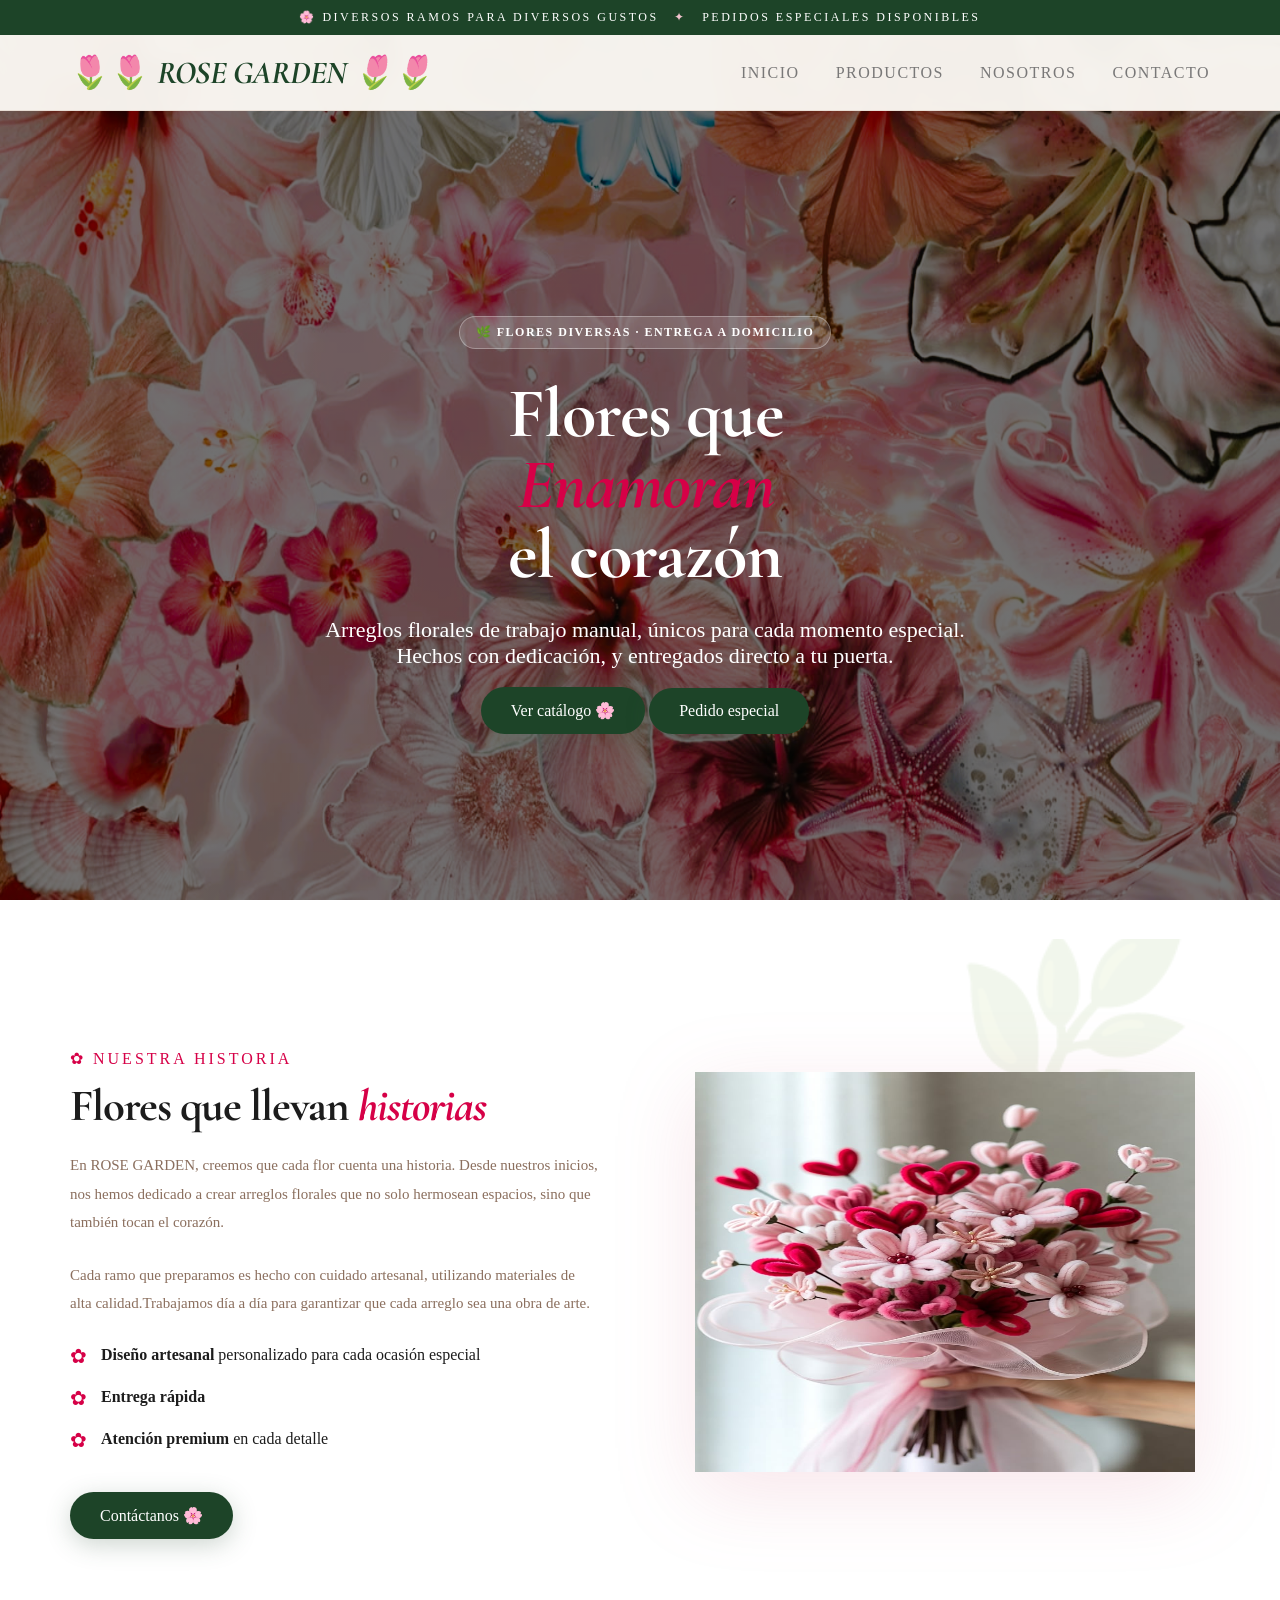
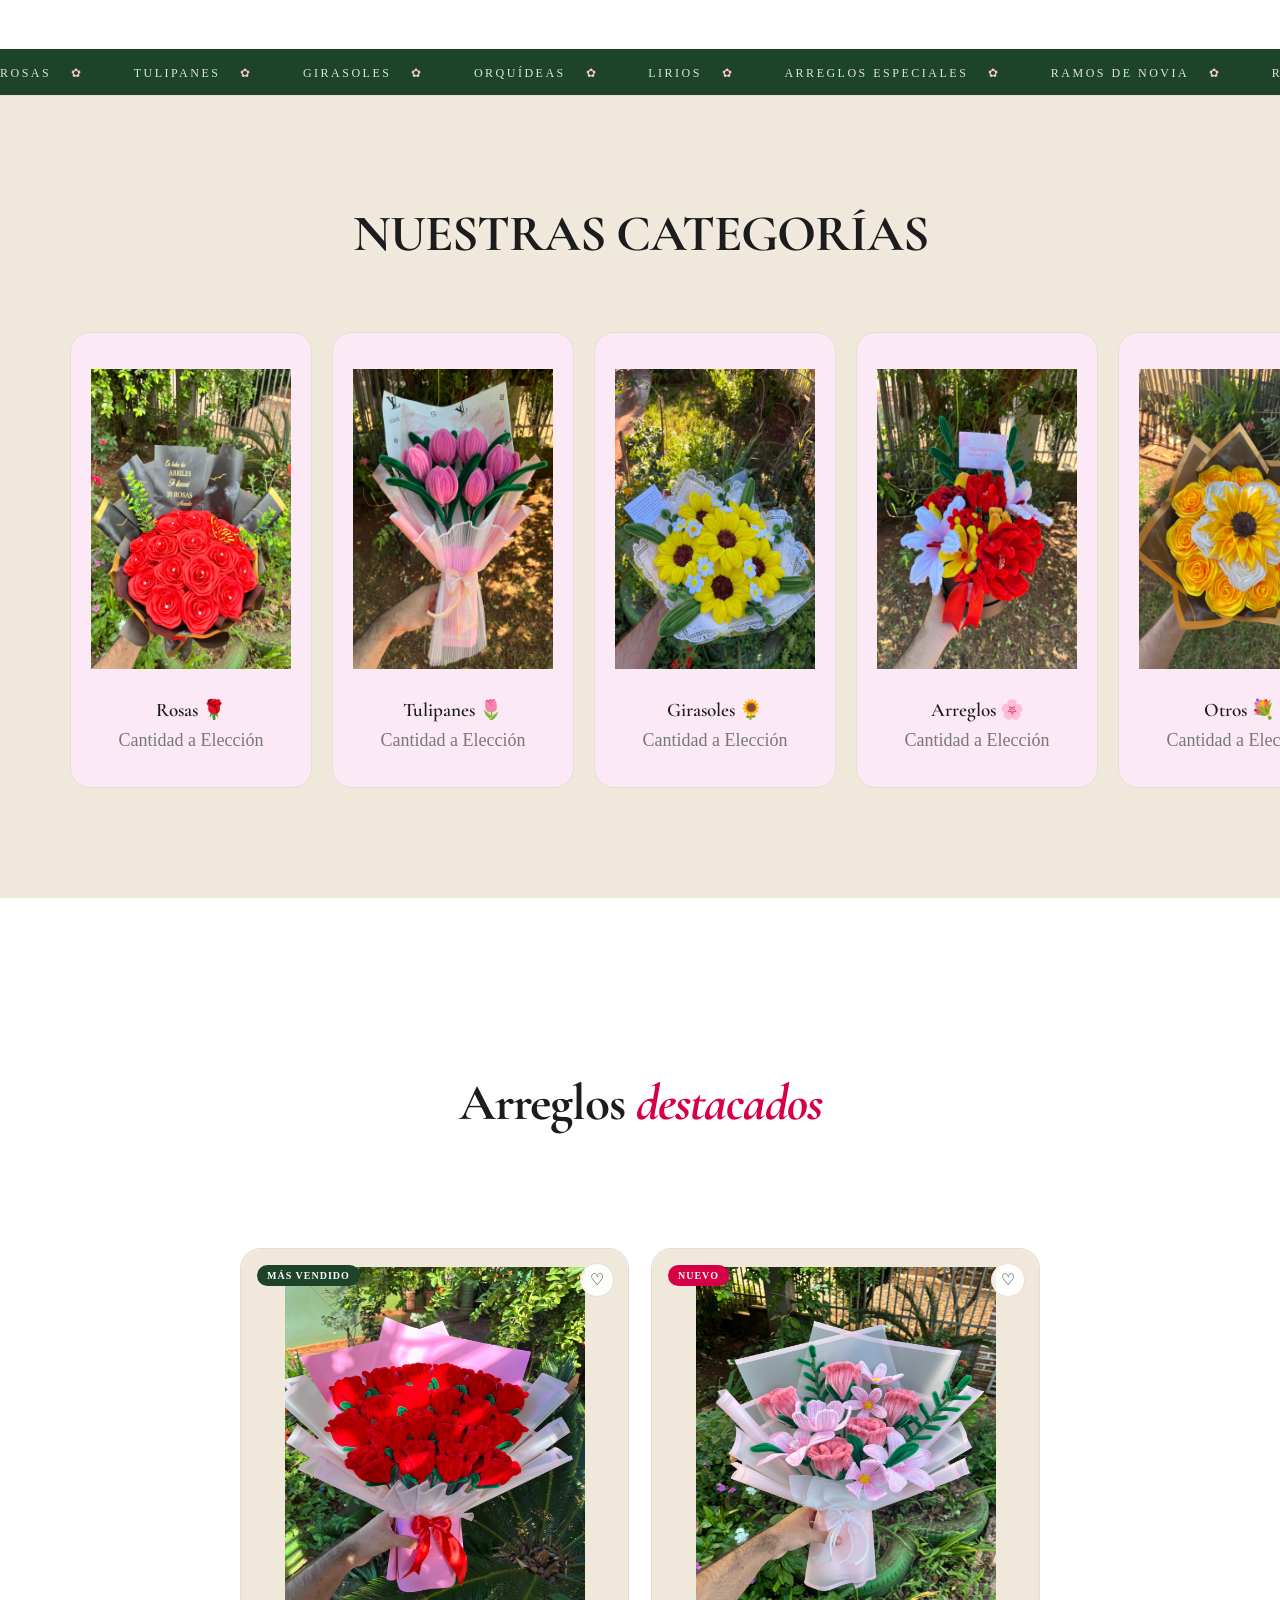
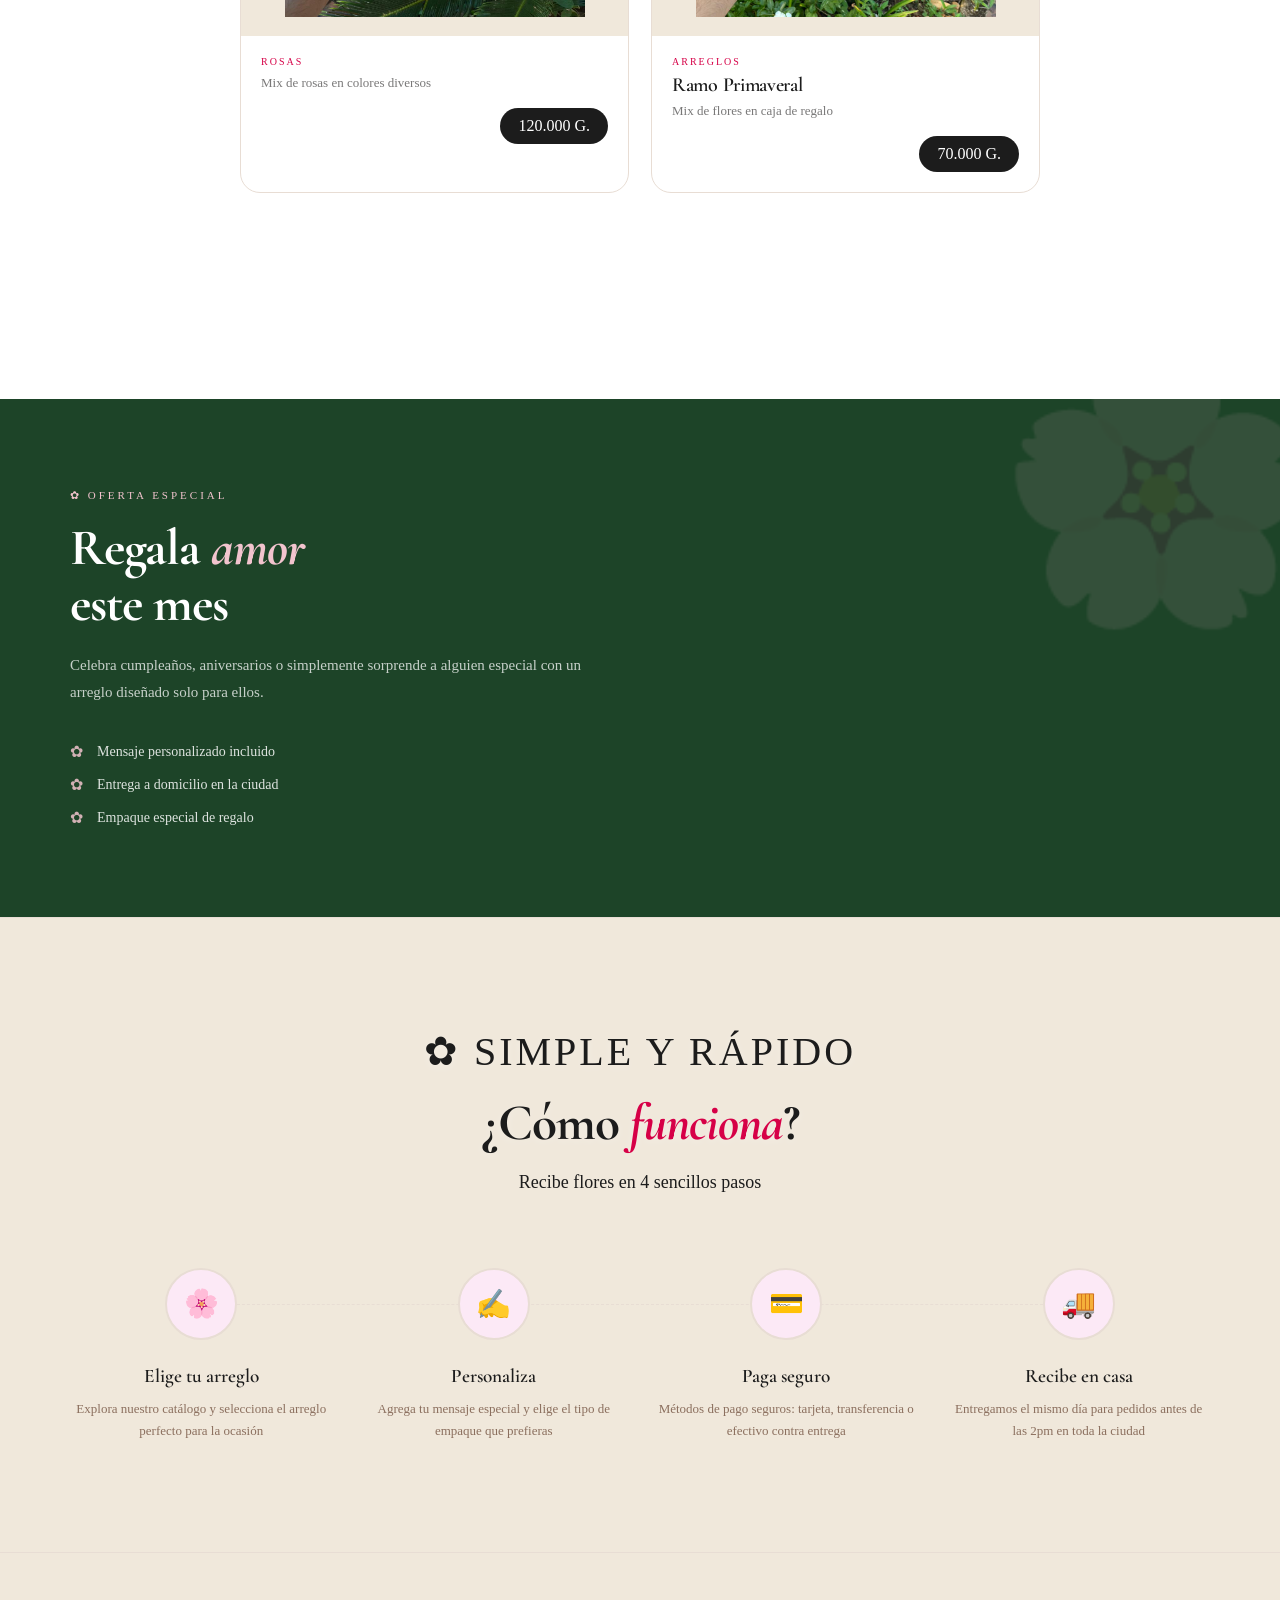
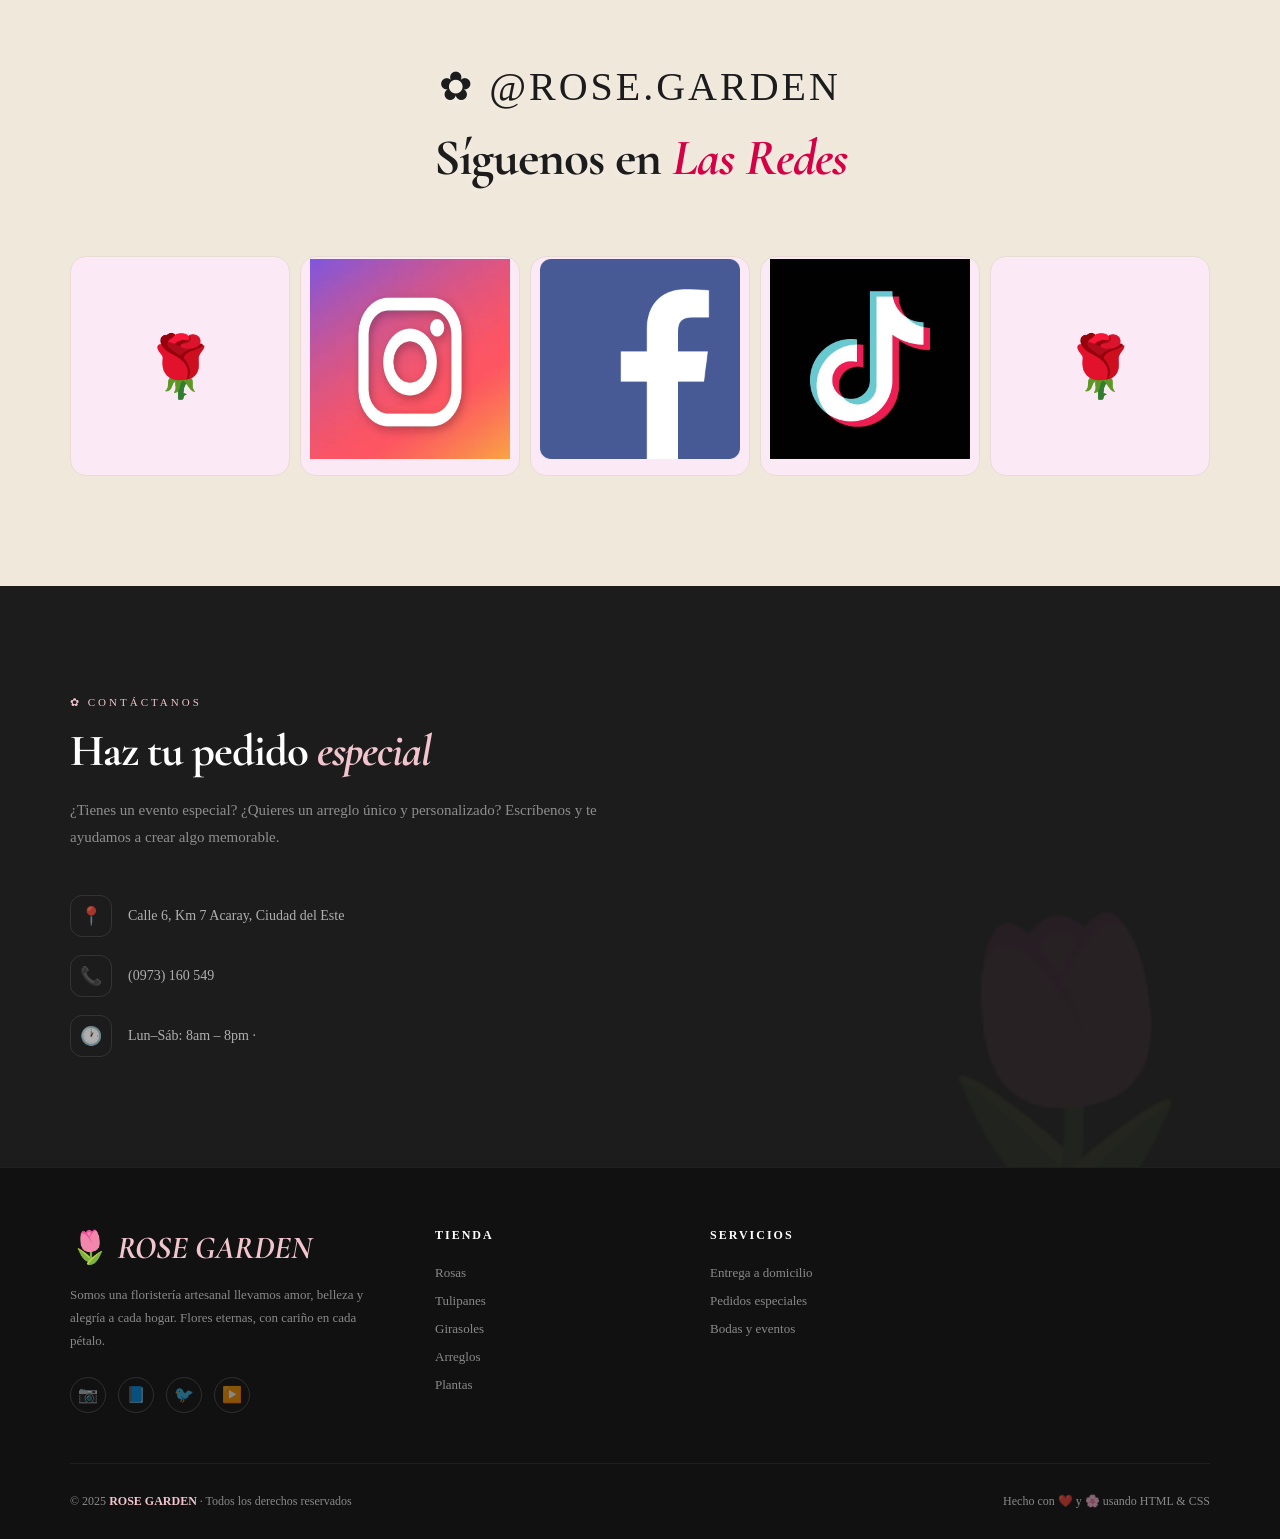
==== pagweb.html @ 59e04007 "se agrega el proyecto" ====
<!DOCTYPE html>
<html lang="es">
<head>
  <meta charset="UTF-8">
  <meta name="viewport" content="width=device-width, initial-scale=1.0">
  <meta name="description"
    content="ROSE GARDEN - Floristería artesanal con arreglos florales únicos, entrega a domicilio, flores frescas cortadas cada mañana.">
  <meta name="theme-color" content="#3d5a45">
  <title>ROSE GARDEN - Flores que Enamoran</title>
  <link rel="preconnect" href="https://fonts.googleapis.com">
  <link rel="preconnect" href="https://fonts.gstatic.com" crossorigin>
  <link
    href="https://fonts.googleapis.com/css2?family=Cormorant+Garamond:ital,wght@0,400;0,600;0,700;1,400;1,700&family=Jost:wght@300;400;500;600&display=swap"
    rel="stylesheet">
  <link rel="stylesheet" href="styles.css">
  <style>
    /* ================================================
       VARIABLES
    ================================================ */
    :root {
      --rosa: #f2c4ce;
      --rosa-osc: #d60047;
      --verde: #1d4428;
      --verde-cl: #e8f0e9;
      --crema: #fce9f6;
      --crema-osc: #f0e8db;
      --tierra: #8b6f5e;
      --negro: #1c1c1c;
      --gris: #797878;
      --borde: #e8ddd4;
      --titulo: 'Cormorant Garamond', serif;
      --cuerpo: 'Jost', sans-serif color: var(--verde-cl);
    }

    *,
    *::before,
    *::after {
      margin: 0;
      padding: 0;
      box-sizing: border-box;
    }

    html {
      scroll-behavior: smooth;
    }

    body {
      background-image: linear-gradient(rgba(0, 0, 0, 0.55), rgba(0, 0, 0, 0.55)), url(IMG/28d7d23e74d8113bc0f9632241e94e80.png);
      background-size: 100% 100%;
      background-position: center;
      background-repeat: no-repeat;
      background-attachment: fixed;
      color: var(--negro);
      font-family: var(--cuerpo);
      font-weight: 500;
      overflow-x: hidden;
    }

    a {
      text-decoration: none; color: inherit;}

    ul { list-style: none;}

    /* ================================================
       ANIMACIONES
    ================================================ */
    @keyframes subirFade {
      from { opacity: 0; transform: translateY(24px);
      }
      to { opacity: 1; transform: translateY(0);
      }
    }

    @keyframes fadeIn {
      from {
        opacity: 0;
      }

      to {
        opacity: 1;
      }
    }

    @keyframes flotar {

      0%, 100% {
        transform: translateY(0) rotate(-2deg);
      }

      50% {
        transform: translateY(-14px) rotate(2deg);
      }
    }

    @keyframes girar-lento {
      from {
        transform: rotate(0deg);
      }

      to {
        transform: rotate(360deg);
      }
    }

    @keyframes ticker {
      from {
        transform: translateX(0);
      }

      to {
        transform: translateX(-50%);
      }
    }



    .a1 {
      animation: subirFade 0.9s ease 0.10s both;
    }

    .a2 {
      animation: subirFade 0.9s ease 0.25s both;
    }

    .a3 {
      animation: subirFade 0.9s ease 0.40s both;
    }

    .a4 {
      animation: subirFade 0.9s ease 0.55s both;
    }

    /* ================================================
       ANUNCIO SUPERIOR
    ================================================ */
    .anuncio {
      background: var(--verde);
      color: #fff;
      text-align: center;
      padding: 10px 20px;
      font-size: 12px;
      letter-spacing: 2.5px;
      text-transform: uppercase;
    }

    .anuncio span {
      color: var(--rosa);
      margin: 0 10px;
    }

    /* ================================================
       NAV
    ================================================ */
    nav {
      position: sticky;
      top: 0;
      z-index: 100;
      background: rgba(250, 247, 242, 0.97);
      /* Fallback for browsers without backdrop-filter */
      /* Provide a solid background as fallback for browsers without backdrop-filter */
      /* Reduce blur for better performance */
      -webkit-backdrop-filter: blur(8px);
      backdrop-filter: blur(8px);
      border-bottom: 1px solid var(--borde);
      display: flex;
      align-items: center;
      justify-content: space-between;
      padding: 18px 70px;
      animation: fadeIn 0.6s ease both;
    }

    .nav-logo {
      font: 700 2rem var(--titulo);
      letter-spacing: -0.5px;
      display: flex;
      align-items: center;
      gap: 8px;
    }

    .nav-logo em {
      font-style: italic;
      color: var(--verde);
    }

    .nav-links {
      display: flex;
      gap: 36px;
      align-items: center;
    }

    .nav-links a {
      font: 500 12px var(--cuerpo);
      letter-spacing: 1.5px;
      text-transform: uppercase;
      color: var(--gris);
      transition: color 0.25s;
      position: relative;
    }

    .nav-links a::after {
      content: '';
      position: absolute;
      bottom: -3px;
      left: 0;
      width: 100%;
      height: 1.5px;
      background: var(--verde);
      transform: scaleX(0);
      transform-origin: left;
      transition: transform 0.3s;
    }

    .nav-links a:hover {
      color: var(--negro);
    }

    .nav-links a:hover::after {
      transform: scaleX(1);
    }

    .nav-iconos {
      display: flex;
      gap: 18px;
      align-items: center;
    }

    .nav-iconos button {
      background: none;
      border: 0;
      cursor: pointer;
      font-size: 20px;
      position: relative;
      transition: transform 0.2s;
    }

    .nav-iconos button:hover {
      transform: scale(1.15);
    }

    .carrito-badge {
      position: absolute;
      top: -4px; right: -6px;
      background: var(--verde);
      color: #fff;
      font: 600 9px var(--cuerpo);
      width: 16px; height: 16px;
      border-radius: 50%;
      display: flex;
      align-items: center;
      justify-content: center;
    }

    .hero {
      display: grid;
      flex-direction: column;
      align-items: center;
      justify-content: center;
      min-height: 92vh;
      overflow: hidden;
      padding: 80px 60px 80px 70px;
      text-align: center;
    }

    .hero-izq {
      display: flex;
      flex-direction: column;
      justify-content: center;
      align-items: center;
      padding: 0;
      position: relative;
      max-width: 700px;
    }

    /* Elemento decorativo de fondo */
    .hero-izq::before {

      position: relative;
      bottom: 60px;
      left: 40px;
      font-size: 140px;
      color: var(--crema-osc);
      pointer-events: auto;
      line-height: 1;
    }

    .hero-tag {
      display: inline-flex;
      align-items: center;
      justify-content: center;
      gap: 10px;
      background: rgba(255, 255, 255, 0.15);
      color: #fff;
      border-radius: 50px;
      padding: 8px 16px;
      font-size: 12px;
      font-weight: 600;
      letter-spacing: 1.5px;
      text-transform: uppercase;
      margin: 0 auto 30px;
      width: fit-content;
      border: 1px solid rgba(255, 255, 255, 0.3);
    }

    .hero h1 {
      font-family: var(--titulo);
      font-size: clamp(3.2rem, 5.5vw, 5.8rem);
      font-weight: 700;
      line-height: 1.0;
      letter-spacing: -1px;
      margin-bottom: 26px;
      color: #fff;
    }

    .hero h1 em {
      font-style: italic;
      color: var(--rosa-osc);
    }

    .hero-desc {
      font-size: 1rem;
      line-height: 1.9;
      color: rgba(255, 255, 255, 0.85);
      max-width: 600px;
      margin-bottom: 38px;
    }

    .hero-botones {
      display: flex;
      gap: 14px;
      flex-wrap: wrap;
      justify-content: center;
      margin-bottom: 20px;
    }

    .btn {
      display: inline-flex;
      align-items: center;
      gap: 8px;
      padding: 14px 30px;
      border-radius: 50px;
      font: 600 14px var(--cuerpo);
      cursor: pointer;
      border: 0;
      transition: transform 0.2s, box-shadow 0.25s, background 0.25s;
    }

    .btn:hover {
      transform: translateY(-3px);
    }

    .btn-verde {
      background: var(--verde);
      color: #fff;
      box-shadow: 0 6px 24px rgba(61, 90, 69, 0.25);
    }

    .btn-verde:hover {
      background: #2d4434;
      box-shadow: 0 10px 32px rgba(61, 90, 69, 0.38);
    }

    .btn-borde {
      background: transparent;
      color: #fff;
      border: 1.5px solid #fff;
    }

    .btn-borde:hover {
      border-color: var(--rosa-osc);
      color: var(--rosa-osc);
      background: rgba(255, 255, 255, 0.1);
    }

    /* Stats pequeñas */
    .hero-stats {
      display: flex;
      gap: 36px;
      margin-top: 48px;
      padding-top: 30px;
      border-top: 1px solid var(--borde);
    }

    .stat-num {
      font: 700 2.4rem var(--titulo);
      color: var(--verde);
      line-height: 1;
    }

    .stat-txt {
      font-size: 11px;
      color: var(--gris);
      letter-spacing: 1px;
      text-transform: uppercase;
      margin-top: 4px;
    }

    /* Lado derecho hero */
    .hero-der {
      background: transparent;
      position: relative;
      overflow: hidden;
      display: flex;
      align-items: center;
      justify-content: center;
      width: 100%;
      max-width: 500px;
      height: 400px;
      margin-top: 40px;
    }

    /* Textura de círculos decorativos */
    .hero-der::before {
      content: '';
      position: absolute;
      width: 500px;
      height: 500px;
      border-radius: 50%;
      border: 1px solid rgba(212, 132, 154, 0.25);
      animation: girar-lento 40s linear infinite;
    }

    .hero-der::after {
      content: '';
      position: absolute;
      width: 340px;
      height: 340px;
      border-radius: 50%;
      border: 1px dashed rgba(61, 90, 69, 0.2);
      animation: girar-lento 28s linear infinite reverse;
    }

    .hero-flor-grande {
      font-size: 220px;
      line-height: 1;
      animation: flotar 6s ease-in-out infinite;
      position: relative;
      z-index: 2;
      filter: drop-shadow(0 30px 60px rgba(0, 0, 0, 0.1));
    }

    .hero-imagen {
      width: 100%;
      height: 100%;
      object-fit: cover;
      object-position: center;
      position: relative;
      z-index: 2;
    }

    /* Badges flotantes */
    .badge {
      position: absolute;
      z-index: 3;
      border-radius: 16px;
      padding: 14px 18px;
      font-size: 13px;
      font-weight: 600;
      box-shadow: 0 8px 28px rgba(0, 0, 0, 0.1);
    }

    .badge span {
      display: block;
      font-size: 11px;
      font-weight: 400;
      margin-top: 2px;
    }

    .badge-1 {
      background: #fff;
      border: 1px solid var(--borde);
      top: 100px;
      right: 60px;
      animation: subirFade 0.8s ease 0.8s both;
    }

    .badge-1 span {
      color: var(--gris);
    }

    .badge-2 {
      background: var(--verde);
      color: #fff;
      bottom: 120px;
      left: 50px;
      animation: subirFade 0.8s ease 1s both;
    }

    .badge-2 span {
      opacity: 0.7;
    }

    .badge-3 {
      background: var(--rosa);
      color: var(--negro);
      bottom: 60px;
      right: 80px;
      animation: subirFade 0.8s ease 1.2s both;
    }

    .badge-3 span {
      color: var(--tierra);
    }

    /* ================================================
       TICKER
    ================================================ */
    .ticker {
      background: var(--verde);
      padding: 14px 0;
      overflow: hidden;
      white-space: nowrap;
    }

    .ticker-inner {
      display: inline-flex;
      gap: 50px;
      animation: ticker 22s linear infinite;
    }

    .ticker-item {
      font-size: 12px;
      letter-spacing: 2.5px;
      text-transform: uppercase;
      color: rgba(255, 255, 255, 0.85);
      display: inline-flex;
      align-items: center;
      gap: 20px;
    }

    .ticker-item::after {
      content: '✿';
      color: var(--rosa);
    }

    /* ================================================
       SECCIÓN GENERAL
    ================================================ */
    .seccion {
      padding: 110px 70px;
    }

    .seccion-header {
      text-align: center;
      margin-bottom: 70px;
      color: #444;
    }

    .seccion-tag {
      display: inline-block;
      font-size: 40px;
      letter-spacing: 3px;
      text-transform: uppercase;
      color: #ffffff;
      margin-bottom: 20px;
      text-shadow: 0 2px 8px rgba(255, 255, 255, 0.3);

    }

    .seccion-h2 {
      color: #1c1c1c;
      text-shadow: 0 2px 8px rgba(255, 255, 255, 0.3);
      font: 700 clamp(2.4rem, 4vw, 3.8rem) var(--titulo);
      letter-spacing: -1px;
      line-height: 1.1;
    }

    .seccion-h2 em {
      font-style: italic;
      color: var(--rosa-osc);
    }

    .seccion-sub {
      font-size: 18px;
      color: rgba(255, 255, 255, 0.85);
      margin-top: 14px;
      max-width: 500px;
      margin-left: auto;
      margin-right: auto;
      line-height: 1.8;
    }

    /* ================================================
       CATEGORÍAS
    ================================================ */
    .categorias {
      background: var(--crema-osc);
      border-top: 1px solid var(--borde);
    }

    .cats-grid {
      display: grid;
      grid-template-columns: repeat(5, 1fr);
      gap: 20px;
    }

    .cat-card {
      background: var(--crema);
      border: 1px solid var(--borde);
      border-radius: 20px;
      padding: 36px 20px;
      text-align: center;
      cursor: pointer;
      transition: transform 0.3s, box-shadow 0.3s, background 0.3s;
    }

    .cat-card:hover {
      transform: translateY(-8px);
      box-shadow: 0 20px 50px rgba(0, 0, 0, 0.08);
      background: #fff;
    }

    .cat-card:hover .cat-ico {
      transform: scale(1.2) rotate(-5deg);
    }

    .cat-ico {
      font-size: 48px;
      display: block;
      margin-bottom: 18px;
      transition: transform 0.3s;
    }

    .cat-nombre {
      font: 600 1.2rem var(--titulo);
      margin-bottom: 8px;
    }

    .cat-cant {
      font-size: 18px;
      color: var(--gris);
    }

    /* ================================================
       PRODUCTOS DESTACADOS
    ================================================ */
    .productos-grid {
      display: grid;
      grid-template-columns: repeat(2, 1fr);
      gap: 22px;
      max-width: 800px;
      margin: 0 auto;
    }

    .productos-grid .prod-card:nth-child(n+3) {
      display: none;
    }

    .prod-card {
      background: #fff;
      border: 1px solid var(--borde);
      border-radius: 20px;
      overflow: hidden;
      transition: transform 0.35s, box-shadow 0.35s;
      position: relative;
    }

    .prod-card:hover {
      transform: translateY(-8px);
      box-shadow: 0 24px 60px rgba(0, 0, 0, 0.09);
    }

    /* Etiqueta de oferta */
    .prod-oferta {
      position: absolute;
      top: 16px;
      left: 16px;
      background: var(--verde);
      color: #fff;
      font-size: 10px;
      font-weight: 700;
      letter-spacing: 1px;
      text-transform: uppercase;
      padding: 5px 10px;
      border-radius: 50px;
      z-index: 2;
    }

    .prod-oferta.nuevo {
      background: var(--rosa-osc);
    }

    /* Botón de favorito */
    .prod-fav {
      position: absolute;
      top: 14px;
      right: 14px;
      width: 34px;
      height: 34px;
      border-radius: 50%;
      background: rgba(255, 255, 255, 0.9);
      border: 1px solid var(--borde);
      display: flex;
      align-items: center;
      justify-content: center;
      font-size: 16px;
      cursor: pointer;
      z-index: 2;
      transition: transform 0.2s, background 0.2s;
    }

    .prod-fav:hover {
      transform: scale(1.15);
      background: var(--rosa);
    }

    .prod-imagen {
      aspect-ratio: 1;
      background: var(--crema-osc);
      display: flex;
      align-items: center;
      justify-content: center;
      font-size: 90px;
      transition: transform 0.4s;
    }

    .prod-card:hover .prod-imagen {
      transform: scale(1.04);
    }

    .prod-info {
      padding: 20px;
    }

    .prod-categoria {
      font-size: 10px;
      letter-spacing: 2px;
      text-transform: uppercase;
      color: var(--rosa-osc);
      margin-bottom: 6px;
    }

    .prod-nombre {
      font: 600 1.25rem var(--titulo);
      margin-bottom: 4px;
      letter-spacing: -0.3px;
    }

    .prod-desc {
      font-size: 13px;
      color: var(--gris);
      margin-bottom: 14px;
      line-height: 1.6;
    }

    .prod-pie {
      display: flex;
      justify-content: space-between;
      align-items: center;
    }

    .prod-precio {
      font-family: var(--titulo);
      font-size: 1.4rem;
      font-weight: 700;
      color: var(--verde);
    }

    .prod-precio-tachado {
      font-size: 12px;
      color: var(--gris);
      text-decoration: line-through;
      margin-left: 4px;
    }

    .prod-agregar {
      background: var(--negro);
      color: #fff;
      border: 0;
      border-radius: 50px;
      padding: 9px 18px;
      font: 600 12px var(--cuerpo);
      cursor: pointer;
      transition: background 0.2s, transform 0.2s;
    }

    .prod-agregar:hover {
      background: var(--verde);
      transform: scale(1.05);
    }

    /* ================================================
       BANNER ESPECIAL
    ================================================ */
    .banner {
      background: var(--verde);
      color: #fff;
      padding: 90px 70px;
      display: grid;
      grid-template-columns: 1fr 1fr;
      gap: 60px;
      align-items: center;
      position: relative;
      overflow: hidden;
    }

    .banner::before {
      content: '🌸';
      position: absolute;
      right: -40px;
      top: -40px;
      font-size: 260px;
      opacity: 0.1;
      line-height: 1;
    }

    .banner-tag {
      font-size: 11px;
      letter-spacing: 3px;
      text-transform: uppercase;
      color: var(--rosa);
      margin-bottom: 18px;
    }

    .banner h2 {
      font: 700 clamp(2.4rem, 4vw, 3.6rem) var(--titulo);
      letter-spacing: -1px;
      line-height: 1.1;
      margin-bottom: 20px;
    }

    .banner h2 em {
      font-style: italic;
      color: var(--rosa);
    }

    .banner-desc {
      font-size: 15px;
      line-height: 1.8;
      opacity: 0.75;
      margin-bottom: 36px;
    }

    .banner-lista {
      display: flex;
      flex-direction: column;
      gap: 14px;
    }

    .banner-item {
      display: flex;
      align-items: center;
      gap: 14px;
      font-size: 14px;
      opacity: 0.85;
    }

    .banner-item::before {
      content: '✿';
      color: var(--rosa);
      font-size: 16px;
      flex-shrink: 0;
    }

    /* Código de descuento */
    .descuento-box {
      background: rgba(255, 255, 255, 0.08);
      border: 1px dashed rgba(255, 255, 255, 0.25);
      border-radius: 16px;
      padding: 28px;
      text-align: center;
      backdrop-filter: blur(4px);
    }

    .desc-num {
      font-family: var(--titulo);
      font-size: 5rem;
      font-weight: 700;
      color: var(--rosa);
      line-height: 1;
    }

    .desc-txt {
      font-size: 14px;
      opacity: 0.7;
      margin: 10px 0 20px;
    }

    .desc-codigo {
      background: rgba(255, 255, 255, 0.1);
      border: 1px dashed var(--rosa);
      border-radius: 10px;
      padding: 12px 20px;
      font-size: 18px;
      font-weight: 700;
      letter-spacing: 4px;
      color: var(--rosa);
    }

    /* ================================================
       CÓMO FUNCIONA
    ================================================ */
    .pasos {
      background: var(--crema-osc);
      border-top: 1px solid var(--borde);
    }

    .pasos-grid {
      display: grid;
      grid-template-columns: repeat(4, 1fr);
      gap: 30px;
      position: relative;
    }

    /* Línea conectora */
    .pasos-grid::before {
      content: '';
      position: absolute;
      top: 36px;
      left: 12%;
      width: 76%;
      height: 1px;
      border-top: 1px dashed var(--borde);
      z-index: 1;
    }

    .paso-card {
      text-align: center;
      position: relative;
      z-index: 1;
    }

    .paso-num {
      width: 72px;
      height: 72px;
      border-radius: 50%;
      background: var(--crema);
      border: 2px solid var(--borde);
      display: flex;
      align-items: center;
      justify-content: center;
      margin: 0 auto 24px;
      font-size: 28px;
      transition: background 0.3s, border-color 0.3s, transform 0.3s;
    }

    .paso-card:hover .paso-num {
      background: var(--verde);
      border-color: var(--verde);
      transform: scale(1.1);
    }

    .paso-titulo {
      font: 600 1.2rem var(--titulo);
      margin-bottom: 10px;
    }

    .paso-desc {
      font-size: 13px;
      color: var(--tierra);
      line-height: 1.7;
    }

    /* ================================================
       TESTIMONIOS
    ================================================ */
    .test-grid {
      display: grid;
      grid-template-columns: repeat(3, 1fr);
      gap: 20px;
    }

    .test-card {
      background: #fff;
      border: 1px solid var(--borde);
      border-radius: 20px;
      padding: 36px;
      transition: transform 0.3s, box-shadow 0.3s;
    }

    .test-card:hover {
      transform: translateY(-6px);
      box-shadow: 0 20px 50px rgba(0, 0, 0, 0.07);
    }

    .test-estrellas {
      color: #f5c842;
      font: 14px var(--cuerpo);
      margin-bottom: 18px;
      letter-spacing: 2px;
    }

    .test-texto {
      font-family: var(--titulo);
      font-size: 1.1rem;
      font-style: italic;
      line-height: 1.7;
      color: #444;
      margin-bottom: 28px;
    }

    .test-autor {
      display: flex;
      align-items: center;
      gap: 14px;
    }

    .test-avatar {
      width: 46px;
      height: 46px;
      border-radius: 50%;
      background: var(--crema-osc);
      border: 1px solid var(--borde);
      display: flex;
      align-items: center;
      justify-content: center;
      font-size: 22px;
    }

    .test-nombre {
      font: 600 14px var(--cuerpo);
    }

    .test-cargo {
      font-size: 12px;
      color: var(--gris);
      margin-top: 2px;
    }

    .test-flor {
      margin-left: auto;
      font-size: 22px;
      opacity: 0.5;
    }

    /* ================================================
       NOSOTROS / ABOUT US
    ================================================ */
    .nosotros {
      background: #fff;
      padding: 110px 70px;
      position: relative;
      overflow: hidden;
    }

    .nosotros::before {
      content: '🌿';
      position: absolute;
      top: -20px;
      right: 80px;
      font-size: 200px;
      opacity: 0.08;
    }

    .nosotros-inner {
      display: grid;
      grid-template-columns: 1fr 1fr;
      gap: 80px;
      align-items: center;
      position: relative;
    }

    .nosotros-contenido h2 {
      font: 700 clamp(2.2rem, 3.5vw, 3.2rem) var(--titulo);
      letter-spacing: -1px;
      color: var(--negro);
      margin-bottom: 20px;
      line-height: 1.1;
    }

    .nosotros-contenido h2 em {
      font-style: italic;
      color: var(--rosa-osc);
    }

    .nosotros-tag {
      display: inline-block;
      font: 11px var(--cuerpo);
      letter-spacing: 3px;
      text-transform: uppercase;
      color: var(--rosa-osc);
      margin-bottom: 14px;
    }

    .nosotros-texto {
      font-size: 15px;
      line-height: 1.9;
      color: var(--tierra);
      margin-bottom: 24px;
    }

    .nosotros-lista {
      display: flex;
      flex-direction: column;
      gap: 16px;
      margin-bottom: 40px;
    }

    .nosotros-item {
      display: flex;
      gap: 14px;
      align-items: flex-start;
    }

    .nosotros-item::before {
      content: '✿';
      color: var(--rosa-osc);
      font-size: 20px;
      flex-shrink: 0;
      margin-top: 2px;
    }

    .nosotros-item-texto {
      font: 14px var(--cuerpo);
      color: var(--negro);
      line-height: 1.6;
    }

    .nosotros-icono {
      display: flex;
      align-items: center;
      justify-content: center;
      position: relative;
    }

    .nosotros-flor {
      font-size: 180px;
      animation: flotar 6s ease-in-out infinite;
      filter: drop-shadow(0 20px 40px rgba(207, 79, 113, 0.15));
    }

    /* ================================================
       INSTAGRAM / GALERÍA
    ================================================ */
    .galeria {
      background: var(--crema-osc);
      border-top: 1px solid var(--borde);
    }

    .galeria-grid {
      display: grid;
      grid-template-columns: repeat(5, 1fr);
      gap: 10px;
    }

    .galeria-item {
      aspect-ratio: 1;
      background: var(--crema);
      border-radius: 16px;
      display: flex;
      align-items: center;
      justify-content: center;
      font-size: 60px;
      border: 1px solid var(--borde);
      transition: transform 0.3s, box-shadow 0.3s;
      cursor: pointer;
      overflow: hidden;
      position: relative;
    }

    .galeria-item:hover {
      transform: scale(1.03);
      box-shadow: 0 12px 36px rgba(0, 0, 0, 0.1);
    }

    .galeria-item::after {
      content: '♡ Ver';
      position: absolute;
      inset: 0;
      background: rgba(61, 90, 69, 0.75);
      color: #fff;
      font-family: var(--cuerpo);
      font-size: 13px;
      font-weight: 600;
      display: flex;
      align-items: center;
      justify-content: center;
      opacity: 0;
      transition: opacity 0.3s;
      border-radius: 16px;
      pointer-events: none;
    }

    .galeria-item:hover::after {
      opacity: 1;
    }

    /* ================================================
       SUSCRIPCIÓN / NEWSLETTER
    ================================================ */
    .newsletter {
      background: var(--rosa);
      border-top: 1px solid rgba(212, 132, 154, 0.3);
      padding: 80px 70px;
      display: flex;
      align-items: center;
      justify-content: space-between;
      gap: 40px;
    }

    .news-izq h2 {
      font-family: var(--titulo);
      font-size: clamp(1.8rem, 3vw, 2.6rem);
      font-weight: 700;
      letter-spacing: -0.5px;
      margin-bottom: 10px;
    }

    .news-izq p {
      font-size: 14px;
      color: var(--tierra);
    }

    .news-form {
      display: flex;
      gap: 10px;
      flex-shrink: 0;
    }

    .news-form input {
      background: rgba(255, 255, 255, 0.8);
      border: 1px solid rgba(212, 132, 154, 0.4);
      border-radius: 50px;
      padding: 14px 22px;
      font: 14px var(--cuerpo);
      outline: 0;
      width: 280px;
      color: var(--negro);
      transition: background 0.2s, border-color 0.2s;
    }

    .news-form input:focus {
      background: #fff;
      border-color: var(--verde);
    }

    .news-form input::placeholder {
      color: var(--tierra);
    }

    /* ================================================
       CONTACTO
    ================================================ */
    .contacto {
      background: var(--negro);
      color: #fff;
      padding: 110px 70px;
      position: relative;
      overflow: hidden;
    }

    .contacto::before {
      content: '🌷';
      position: absolute;
      bottom: -40px;
      right: 40px;
      font-size: 280px;
      opacity: 0.05;
      line-height: 1;
    }

    .contacto-inner {
      display: grid;
      grid-template-columns: 1fr 1fr;
      gap: 80px;
      align-items: start;
      position: relative;
    }

    .contacto-tag {
      font-size: 11px;
      letter-spacing: 3px;
      text-transform: uppercase;
      color: var(--rosa);
      margin-bottom: 18px;
    }

    .contacto-h2 {
      font: 700 clamp(2.2rem, 3.5vw, 3.4rem) var(--titulo);
      letter-spacing: -1px;
      line-height: 1.1;
      margin-bottom: 20px;
    }

    .contacto-h2 em {
      font-style: italic;
      color: var(--rosa);
    }

    .contacto-desc {
      font-size: 15px;
      line-height: 1.8;
      color: rgba(255, 255, 255, 0.5);
      margin-bottom: 44px;
    }

    .contacto-datos {
      display: flex;
      flex-direction: column;
      gap: 18px;
    }

    .dato-item {
      display: flex;
      align-items: center;
      gap: 16px;
      font-size: 14px;
      color: rgba(255, 255, 255, 0.65);
    }

    .dato-ico {
      width: 42px;
      height: 42px;
      border-radius: 12px;
      border: 1px solid rgba(255, 255, 255, 0.1);
      display: flex;
      align-items: center;
      justify-content: center;
      font-size: 18px;
      flex-shrink: 0;
    }

    /* Formulario */
    .form {
      display: flex;
      flex-direction: column;
      gap: 16px;
    }

    .form-fila {
      display: grid;
      grid-template-columns: 1fr 1fr;
      gap: 16px;
    }

    .form-grupo {
      display: flex;
      flex-direction: column;
      gap: 8px;
    }

    .form-grupo label {
      font-size: 11px;
      letter-spacing: 1.5px;
      text-transform: uppercase;
      color: rgba(255, 255, 255, 0.35);
    }

    .form-grupo input,
    .form-grupo textarea,
    .form-grupo select {
      background: rgba(255, 255, 255, 0.06);
      border: 1px solid rgba(255, 255, 255, 0.1);
      border-radius: 12px;
      padding: 14px 18px;
      color: #fff;
      font: 14px var(--cuerpo);
      outline: 0;
      transition: border-color 0.25s, background 0.25s;
    }

    .form-grupo input::placeholder,
    .form-grupo textarea::placeholder {
      color: rgba(255, 255, 255, 0.2);
    }

    .form-grupo input:focus,
    .form-grupo textarea:focus,
    .form-grupo select:focus {
      border-color: var(--rosa-osc);
      background: rgba(255, 255, 255, 0.09);
    }

    .form-grupo textarea {
      min-height: 120px;
      resize: vertical;
    }

    .form-grupo select option {
      background: #1c1c1c;
    }

    .btn-enviar {
      background: var(--rosa-osc);
      color: #fff;
      border: 0;
      border-radius: 50px;
      padding: 16px 34px;
      font: 600 14px var(--cuerpo);
      cursor: pointer;
      align-self: flex-start;
      display: flex;
      align-items: center;
      gap: 8px;
      transition: transform 0.2s, box-shadow 0.2s;
    }

    .btn-enviar:hover {
      transform: translateY(-3px);
      box-shadow: 0 12px 30px rgba(212, 132, 154, 0.4);
    }

    /* ================================================
       FOOTER
    ================================================ */
    footer {
      background: #111;
      color: rgba(255, 255, 255, 0.5);
      padding: 60px 70px 30px;
      border-top: 1px solid rgba(255, 255, 255, 0.06);
    }

    .footer-top {
      display: grid;
      grid-template-columns: 1.4fr 1fr 1fr 1fr;
      gap: 50px;
      padding-bottom: 50px;
      border-bottom: 1px solid rgba(255, 255, 255, 0.06);
      margin-bottom: 30px;
    }

    .footer-logo {
      font: 700 2rem var(--titulo);
      color: #fff;
      margin-bottom: 16px;
    }

    .footer-logo em {
      font-style: italic;
      color: var(--rosa);
    }

    .footer-sobre {
      font-size: 13px;
      line-height: 1.8;
      margin-bottom: 24px;
    }

    .footer-redes {
      display: flex;
      gap: 12px;
    }

    .red-btn {
      width: 36px;
      height: 36px;
      border-radius: 50%;
      border: 1px solid rgba(255, 255, 255, 0.12);
      display: flex;
      align-items: center;
      justify-content: center;
      font-size: 16px;
      cursor: pointer;
      transition: background 0.2s, border-color 0.2s;
    }

    .red-btn:hover {
      background: var(--rosa-osc);
      border-color: var(--rosa-osc);
    }

    .footer-col h4 {
      font-size: 12px;
      letter-spacing: 2px;
      text-transform: uppercase;
      color: #fff;
      margin-bottom: 20px;
    }

    .footer-col ul {
      display: flex;
      flex-direction: column;
      gap: 10px;
    }

    .footer-col ul a {
      font-size: 13px;
      transition: color 0.2s;
    }

    .footer-col ul a:hover {
      color: var(--rosa);
    }

    .footer-bottom {
      display: flex;
      justify-content: space-between;
      align-items: center;
      font-size: 12px;
    }

    .footer-bottom strong {
      color: var(--rosa);
    }

    /* ================================================
       RESPONSIVE
    ================================================ */
    @media (max-width: 1024px) {
      .productos-grid {
        grid-template-columns: 1fr;
        max-width: 100%;
      }

      .cats-grid {
        grid-template-columns: repeat(3, 1fr);
      }

      .galeria-grid {
        grid-template-columns: repeat(3, 1fr);
      }

      .footer-top {
        grid-template-columns: 1fr 1fr;
        gap: 30px;
      }
    }

    @media (max-width: 768px) {
      nav {
        padding: 16px 24px;
      }

      .nav-links {
        display: none;
      }

      .hero {
        grid-template-columns: 1fr;
      }

      .hero-izq {
        padding: 60px 28px;
      }

      .hero-der {
        min-height: 340px;
      }

      .hero-flor-grande {
        font-size: 140px;
      }

      .badge {
        display: none;
      }

      .seccion {
        padding: 80px 28px;
      }

      .cats-grid {
        grid-template-columns: repeat(2, 1fr);
      }

      .productos-grid {
        grid-template-columns: 1fr;
        max-width: 100%;
      }

      .banner {
        grid-template-columns: 1fr;
        padding: 70px 28px;
      }

      .pasos-grid {
        grid-template-columns: repeat(2, 1fr);
      }

      .pasos-grid::before {
        display: none;
      }

      .test-grid {
        grid-template-columns: 1fr;
      }

      .galeria-grid {
        grid-template-columns: repeat(2, 1fr);
      }

      .nosotros {
        padding: 80px 28px;
      }

      .nosotros-inner {
        grid-template-columns: 1fr;
        gap: 50px;
      }

      .nosotros-flor {
        font-size: 120px;
      }

      .newsletter {
        flex-direction: column;
        padding: 60px 28px;
      }

      .news-form {
        flex-direction: column;
        width: 100%;
      }

      .news-form input {
        width: 100%;
      }

      .contacto {
        padding: 80px 28px;
      }

      .contacto-inner {
        grid-template-columns: 1fr;
        gap: 50px;
      }

      .form-fila {
        grid-template-columns: 1fr;
      }

      footer {
        padding: 50px 28px 24px;
      }

      .footer-top {
        grid-template-columns: 1fr;
        gap: 30px;
      }

      .footer-bottom {
        flex-direction: column;
        gap: 12px;
        text-align: center;
      }
    }
  </style>
</head>

<body>

  <!-- HEADER -->
  <header>
    <!-- ANUNCIO -->
    <div class="anuncio">
      🌸 Diversos ramos para diversos gustos
      <span>✦</span>
      Pedidos especiales disponibles
    </div>

    <!-- NAV -->
    <nav>
      <div class="nav-logo">🌷🌷 <em>ROSE GARDEN 🌷🌷</em></div>
      <ul class="nav-links">
        <li><a href="#inicio">Inicio</a></li>
        <li><a href="#productos">Productos</a></li>
        <li><a href="#nosotros">Nosotros</a></li>
        <li><a href="#contacto">Contacto</a></li>
      </ul>
    </nav>
  </header>

  <!-- MAIN -->
  <main>
    <!-- HERO -->
    <section class="hero" id="inicio">

      <div class="hero-izq">
        <div class="hero-tag">🌿 Flores Diversas · Entrega a domicilio </div>
        <h1> 
          Flores que<br>
          <em>Enamoran</em><br>
          el corazón
        </h1>
        <p style="color: #ffffff; font-size: 22px;text-shadow: #111;">
          Arreglos florales de trabajo manual, únicos para cada momento especial. Hechos con dedicación,
           y entregados directo a tu puerta.
        </p>
        <div>
          <br>
          <a href="#productos" class="btn btn-verde">Ver catálogo 🌸</a>
          <a href="#contacto" class="btn btn-verde">Pedido especial</a>
        </div>
      </div>


    </section>
    <!-- NOSOTROS -->
    <section class="nosotros" id="nosotros">
      <div class="nosotros-inner">
        <div class="nosotros-contenido">
          <p class="nosotros-tag">✿ Nuestra Historia</p>
          <h2>Flores que llevan <em>historias</em></h2>
          <p class="nosotros-texto">
            En ROSE GARDEN, creemos que cada flor cuenta una historia. Desde nuestros inicios, nos hemos dedicado a
            crear arreglos florales que no solo hermosean espacios, sino que también tocan el corazón.
          </p>
          <p class="nosotros-texto">
            Cada ramo que preparamos es hecho con cuidado artesanal, utilizando materiales de alta calidad.Trabajamos
            día a día para garantizar que cada arreglo sea una obra de arte.
          </p>
          <div class="nosotros-lista">
            <div class="nosotros-item">
              <span class="nosotros-item-texto"><strong>Diseño artesanal</strong> personalizado para cada ocasión
                especial</span>
            </div>
            <div class="nosotros-item">
              <span class="nosotros-item-texto"><strong>Entrega rápida</strong> </span>
            </div>
            <div class="nosotros-item">
              <span class="nosotros-item-texto"><strong>Atención premium</strong> en cada detalle</span>
            </div>
          </div>
          <a href="#contacto" class="btn btn-verde">Contáctanos 🌸</a>
        </div>
        <div class="nosotros-icono">
          <div class="nosotros-flor"><img src="IMG/05dc4048181350e14f1ae61b70ad9187.jpg" width="500" height="400" alt=""></div>
        </div>
      </div>
    </section>

    <!-- TICKER -->
    <div class="ticker">
      <div class="ticker-inner">
        <span class="ticker-item">Rosas</span>
        <span class="ticker-item">Tulipanes</span>
        <span class="ticker-item">Girasoles</span>
        <span class="ticker-item">Orquídeas</span>
        <span class="ticker-item">Lirios</span>
        <span class="ticker-item">Arreglos Especiales</span>
        <span class="ticker-item">Ramos de Novia</span>
        <span class="ticker-item">Rosas</span>
        <span class="ticker-item">Tulipanes</span>
        <span class="ticker-item">Girasoles</span>
        <span class="ticker-item">Orquídeas</span>
        <span class="ticker-item">Lirios</span>
        <span class="ticker-item">Arreglos Especiales</span>
        <span class="ticker-item">Ramos de Novia</span>
      </div>
    </div>

    <!-- CATEGORÍAS -->
    <section class="seccion categorias">
      <div class="seccion-header">
        <h2 class="seccion-h2">NUESTRAS CATEGORÍAS</h2>
      </div>
      <div class="cats-grid">
        <div class="cat-card animate">
          <span class="cat-ico"> <img src="IMG/8829c92c-d3aa-4553-96a3-3d377dca4bd6.jpg" alt="Rosas" width="200" height="300"> </span>
          <h3 class="cat-nombre">Rosas 🌹</h3>
          <p class="cat-cant">Cantidad a Elección</p>
        </div>
        <div class="cat-card animate">
          <span class="cat-ico"><img src="IMG/eac5c1f3-4553-4df4-85b5-e71c81c96d14.jpg" alt="Tulipanes" width="200" height="300"></span>
          <h3 class="cat-nombre">Tulipanes 🌷</h3>
          <p class="cat-cant">Cantidad a Elección</p>
        </div>
        <div class="cat-card animate">
          <span class="cat-ico"><img src="IMG/219cec8e-63fe-48c2-a69e-d4a4100101d7.jpg" alt="Girasoles" width="200" height="300"></span>
          <h3 class="cat-nombre">Girasoles 🌻</h3>
          <p class="cat-cant">Cantidad a Elección</p>
        </div>
        <div class="cat-card animate">
          <span class="cat-ico"><img src="IMG/6cc05181-0b24-445b-b517-aa893a523b1a.jpg" alt="Arreglos" width="200" height="300"></span>
          <h3 class="cat-nombre">Arreglos 🌸</h3>
          <p class="cat-cant">Cantidad a Elección</p>
        </div>
        <div class="cat-card animate">
          <span class="cat-ico"><img src="IMG/7db47c2c-91e1-41e3-914a-5c5334d8fd97.jpg" alt="Otros" width="200" height="300"></span>
          <h3 class="cat-nombre"> Otros 💐</h3>
          <p class="cat-cant">Cantidad a Elección</p>
        </div>
      </div>
    </section>

    <!-- PRODUCTOS DESTACADOS -->
    <section class="seccion" id="productos"> 
      <div class="seccion-header" color="#111">
        <p class="seccion-tag">✿ Lo más vendido</p>
        <h2 class="seccion-h2">Arreglos <em>destacados</em></h2>
        <p class="seccion-sub">Escogidos por nuestros clientes más felices</p>
      </div>
      <div class="productos-grid">

        <div class="prod-card">
          <span class="prod-oferta">Más vendido</span>
          <div class="prod-fav">♡</div>
          <div class="prod-imagen"><img src="IMG/9f2a2a90-8a35-4ecc-88a7-c0e7e3fbf1ed.jpg" alt="Ramo de rosas" width="300" height="350"></div>
          <div class="prod-info">
            <div class="prod-categoria">Rosas</div>
            <p class="prod-desc">Mix de rosas en colores diversos</p>

            <div class="prod-pie">
              <div>
                <span class="prod-precio"></span>
              </div>
              <button class="prod-agregar"> 120.000 G.</button>
            </div>
          </div>
        </div>

        <div class="prod-card">
          <span class="prod-oferta nuevo">Nuevo</span>
          <div class="prod-fav">♡</div>
          <div class="prod-imagen"><img src="IMG/7266f456-7d61-4e43-89f8-5bf41e826fc9.jpg" alt="Ramo Primaveral" width="300" height="350"></div>
          <div class="prod-info">
            <div class="prod-categoria">Arreglos</div>
            <h3 class="prod-nombre">Ramo Primaveral</h3>
            <p class="prod-desc">Mix de flores en caja de regalo</p>
            <div class="prod-pie">
              <div>
                <span class="prod-precio"></span>
                <span class="prod-precio-tachado"></span>
              </div>
              <button class="prod-agregar">70.000 G.</button>
            </div>
          </div>
        </div>

      </div>

      <div style="text-align:center; margin-top:48px;">
        <a href="file:///C:/Users/M/Downloads/Catalogo%20de%20productos.pdf" target="_blank" class="btn btn-borde">Ver todo el catálogo →</a>
      </div>
    </section>

    <!-- BANNER OFERTA -->
    <div class="banner">
      <div>
        <p class="banner-tag">✿ Oferta especial</p>
        <h2>Regala <em>amor</em><br>este mes</h2>
        <p class="banner-desc">
          Celebra cumpleaños, aniversarios o simplemente sorprende a alguien
          especial con un arreglo diseñado solo para ellos.
        </p>

        <div class="banner-lista">
          <div class="banner-item">Mensaje personalizado incluido</div>
          <div class="banner-item">Entrega a domicilio en la ciudad</div>
          <div class="banner-item">Empaque especial de regalo</div>
        </div>
      </div>
    </div>

    <!-- CÓMO FUNCIONA -->
    <section class="seccion pasos">
      <div class="seccion-header">
        <p class="seccion-tag" style="color: #1c1c1c;">✿ Simple y rápido</p>
        <h2 class="seccion-h2">¿Cómo <em>funciona</em>?</h2>
        <p class="seccion-sub" style="color: #1c1c1c;">Recibe flores en 4 sencillos pasos</p>
      </div>
      <div class="pasos-grid">
        <div class="paso-card">
          <div class="paso-num">🌸</div>
          <h3 class="paso-titulo">Elige tu arreglo</h3>
          <p class="paso-desc">Explora nuestro catálogo y selecciona el arreglo perfecto para la ocasión</p>
        </div>
        <div class="paso-card">
          <div class="paso-num">✍️</div>
          <h3 class="paso-titulo">Personaliza</h3>
          <p class="paso-desc">Agrega tu mensaje especial y elige el tipo de empaque que prefieras</p>
        </div>
        <div class="paso-card">
          <div class="paso-num">💳</div>
          <h3 class="paso-titulo">Paga seguro</h3>
          <p class="paso-desc">Métodos de pago seguros: tarjeta, transferencia o efectivo contra entrega</p>
        </div>
        <div class="paso-card">
          <div class="paso-num">🚚</div>
          <h3 class="paso-titulo">Recibe en casa</h3>
          <p class="paso-desc">Entregamos el mismo día para pedidos antes de las 2pm en toda la ciudad</p>
        </div>
      </div>
    </section>

    <!-- GALERÍA INSTAGRAM -->
    <section class="seccion galeria">
      <div class="seccion-header">
        <p class="seccion-tag" style="color: #1c1c1c;">✿ @rose.garden</p>
        <h2 class="seccion-h2">Síguenos en <em> Las Redes</em></h2>
      </div>
      <div class="galeria-grid">
        <div class="galeria-item">🌹</div>
        <div class="galeria-item"> <a href="https://www.instagram.com/rosegarden.py" target="_blank"><img src="IMG/fondo-instagram-colores-degradados_23-2147823814.jpg" width="200" height="200" alt="Instagram"></a> </div>
        <div class="galeria-item"><a href="https://www.facebook.com/cornelia.britez.73" target="_blank"><img src="IMG/facebook-icon-logo-png-transparent.png" width="200" height="200" alt="Facebook"></a></div>
        <div class="galeria-item"><a href="https://www.tiktok.com/@rosegarden.py" target="_blank"><img src="IMG/5545a2a9ce938ec70e0941cdd7a82105.jpg" width="200" height="200" alt="Twitter"></a></div>
        <div class="galeria-item">🌹</div>
      </div>
    </section>

    <!-- CONTACTO -->
    <section class="contacto" id="contacto">
      <div class="contacto-inner">
        <div>
          <p class="contacto-tag">✿ Contáctanos</p>
          <h2 class="contacto-h2">Haz tu pedido <em>especial</em></h2>
          <p class="contacto-desc">
            ¿Tienes un evento especial? ¿Quieres un arreglo único y personalizado?
            Escríbenos y te ayudamos a crear algo memorable.
          </p>
          <div class="contacto-datos">
            <div class="dato-item">
              <div class="dato-ico">📍</div> Calle 6, Km 7 Acaray, Ciudad del Este
            </div>
            <div class="dato-item">
              <div class="dato-ico">📞</div> (0973) 160 549
            </div>
            <div class="dato-item">
              <div class="dato-ico">🕐</div> Lun–Sáb: 8am – 8pm ·
            </div>
          </div>
        </div>
    </section>
  </main>

  <!-- FOOTER -->
  <footer>
    <div class="footer-top">
      <div>
        <div class="footer-logo">🌷 <em>ROSE GARDEN</em></div>
        <p class="footer-sobre">
          Somos una floristería artesanal llevamos amor,
          belleza y alegría a cada hogar. Flores eternas, con cariño en cada pétalo.
        </p>
        <div class="footer-redes">
          <a href="#" class="red-btn" aria-label="Instagram">📷</a>
          <a href="#" class="red-btn" aria-label="Facebook">📘</a>
          <a href="#" class="red-btn" aria-label="Twitter">🐦</a>
          <a href="#" class="red-btn" aria-label="YouTube">▶️</a>
        </div>
      </div>
      <div class="footer-col">
        <h4>Tienda</h4>
        <ul>
          <li><a href="#">Rosas</a></li>
          <li><a href="#">Tulipanes</a></li>
          <li><a href="#">Girasoles</a></li>
          <li><a href="#">Arreglos</a></li>
          <li><a href="#">Plantas</a></li>
        </ul>
      </div>
      <div class="footer-col">
        <h4>Servicios</h4>
        <ul>
          <li><a href="#">Entrega a domicilio</a></li>
          <li><a href="#">Pedidos especiales</a></li>
          <li><a href="#">Bodas y eventos</a></li>
        </ul>
      </div>
    </div>
    <div class="footer-bottom">
      <p>© 2025 <strong>ROSE GARDEN</strong> · Todos los derechos reservados</p>
      <p>Hecho con ❤️ y 🌸 usando HTML & CSS</p>
    </div>
  </footer>

</body>

</html>
---- styles.css ----
/* ROSE GARDEN - ESTILOS CONSOLIDADOS */

/* Nota: Todos los estilos principales están en el HTML
   para mantener organización y evitar conflictos. */


/* Mejoras de accesibilidad */
@media (prefers-reduced-motion: prefer-reduced-motion) {
  *, *::before, *::after {
    animation-duration: 0.01ms !important;
    animation-iteration-count: 1 !important;
    transition-duration: 0.01ms !important;
    pointer-events: auto !important;
  }
}
@media (max-width: 768px) {
  .productos-grid {
    grid-template-columns: repeat(2, 1fr);
  }
  .cats-grid {
    grid-template-columns: repeat(2, 1fr);
  }
  .hero {
    grid-template-columns: 1fr;
  }
}
/* Enfoque mejorado para navegación */
:focus-visible {
  outline: 2px solid var(--rosa-osc);
  outline-offset: 2px;
}

/* Estilos de impresión */
@media print {
  nav, .anuncio, .ticker, .newsletter, footer {
    display: none;
  }
  body {
    background: rgb(243, 194, 194);
    color: #000;
  }
}
.seccion {
  background: linear-gradient( rgba(0,0,0,0,55), rgba(0,0,0,0.55,),url('IMG/28d7d23e74d8113bc0f9632241e94e80.png') );
}
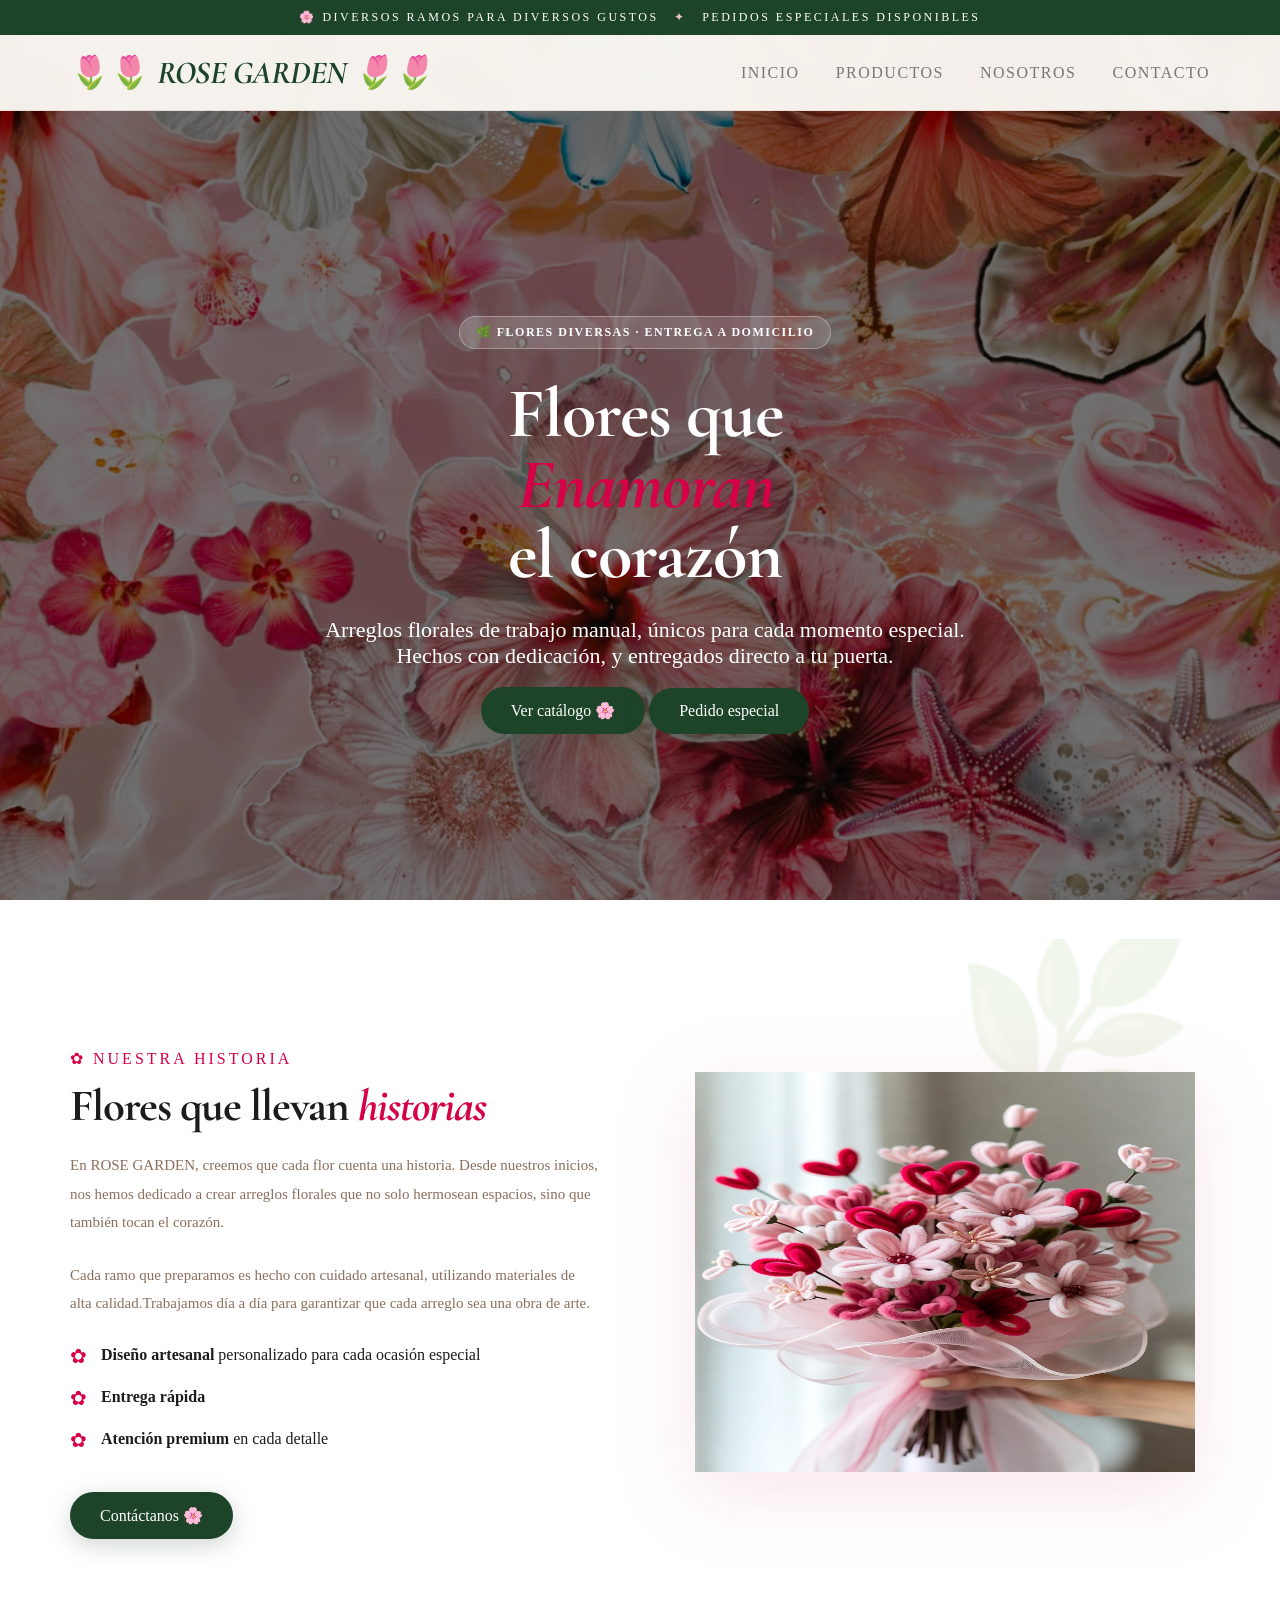
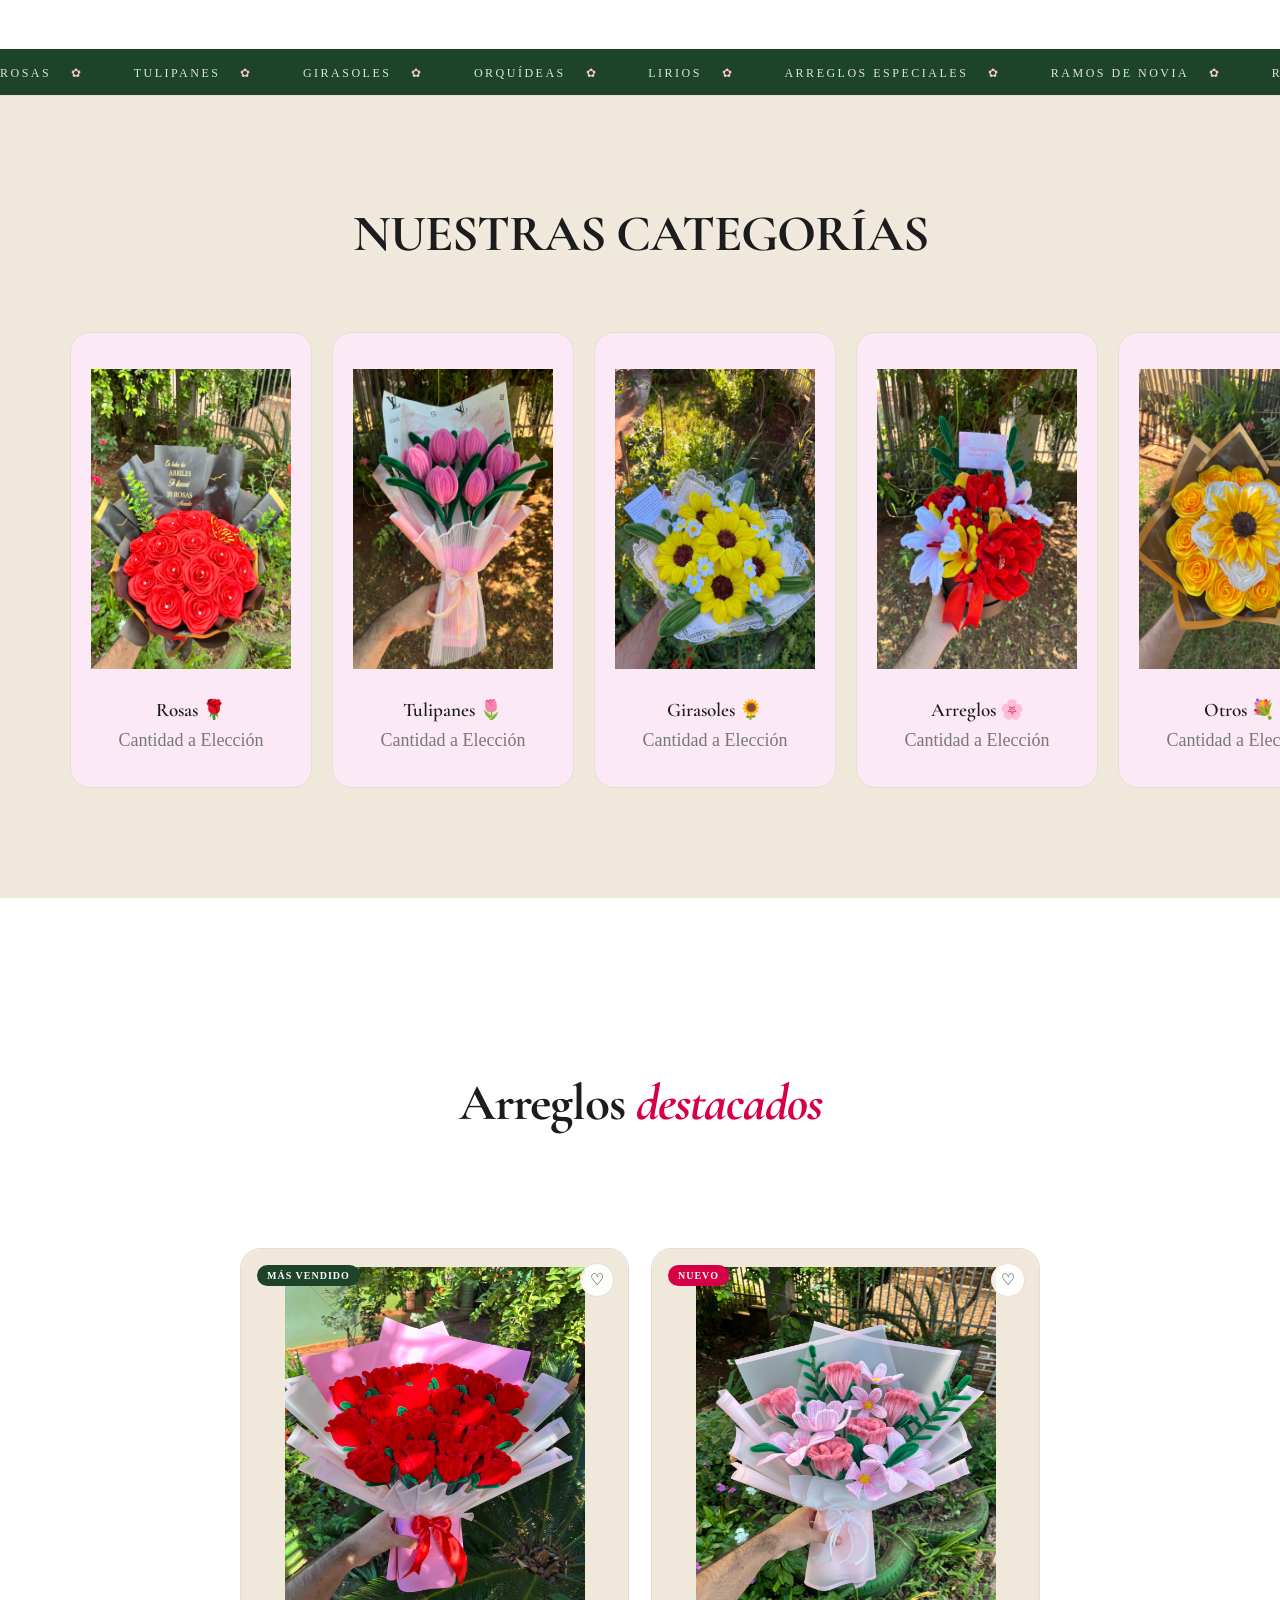
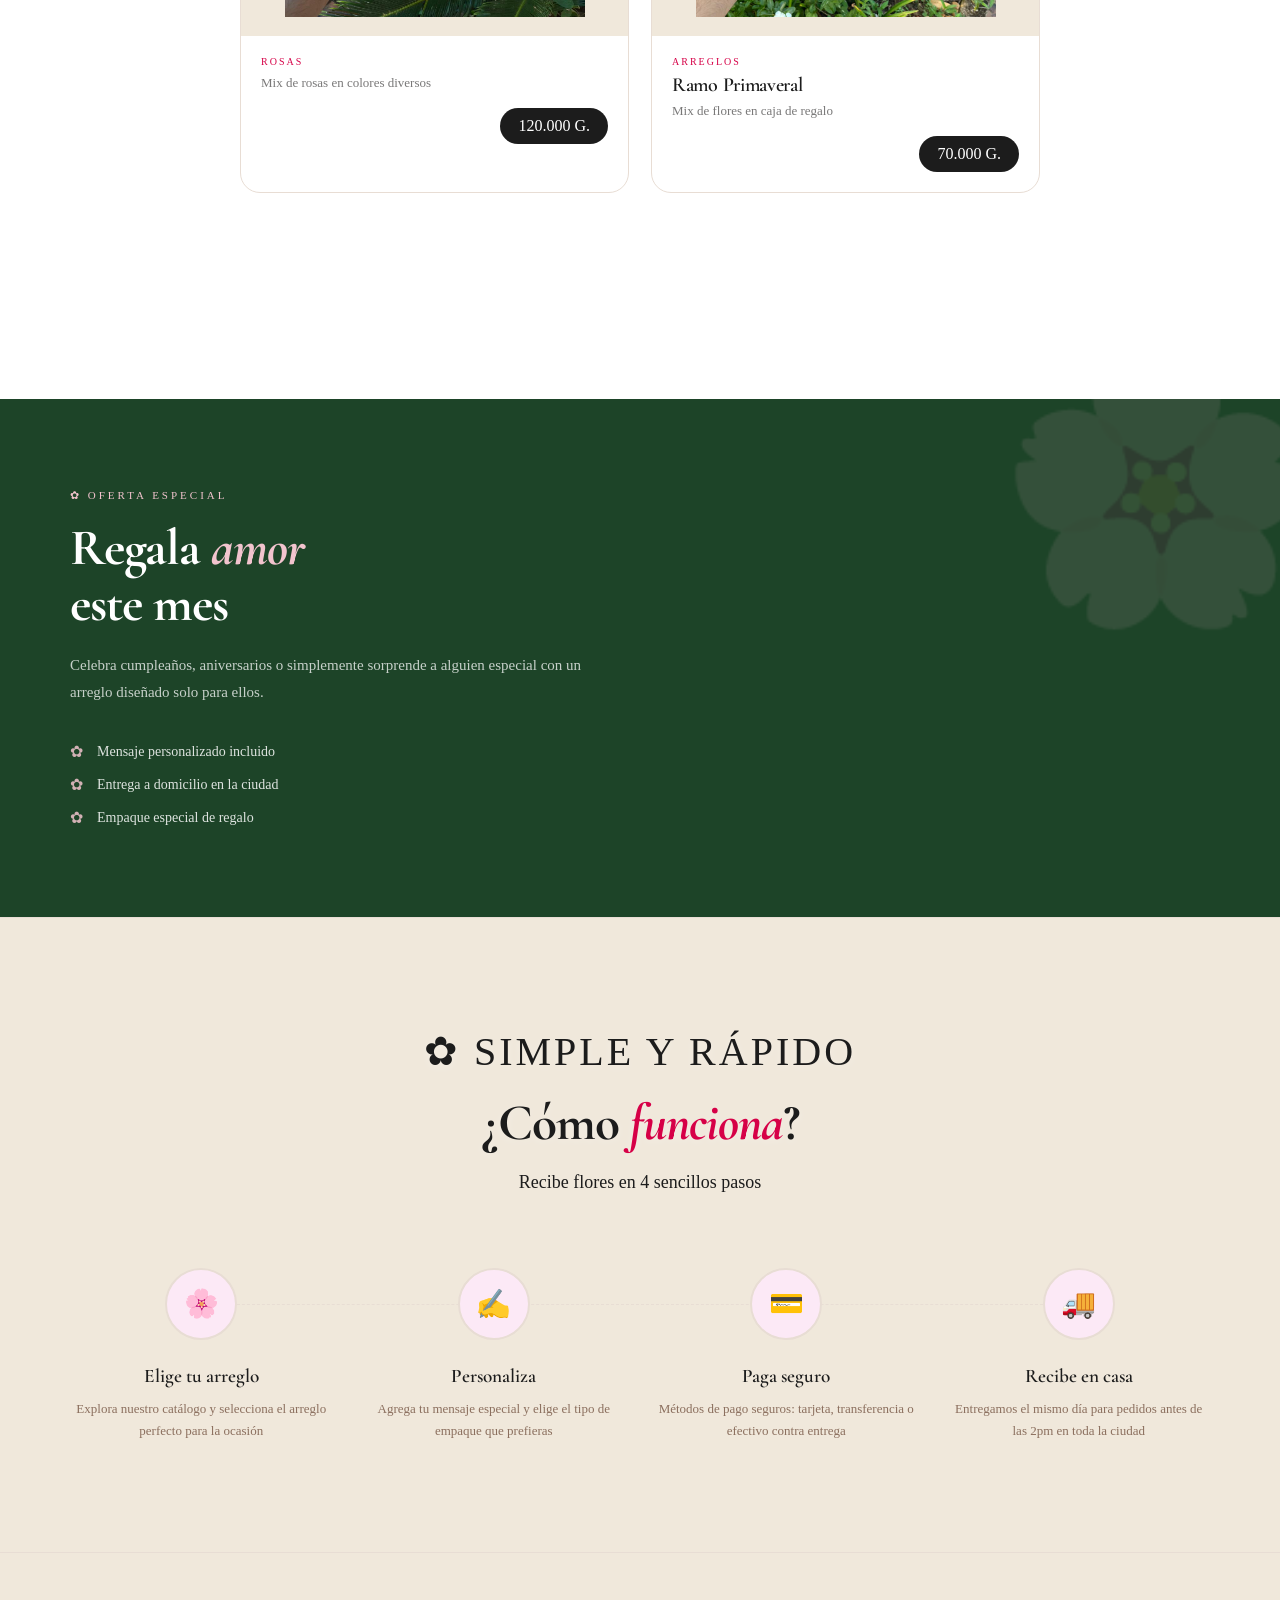
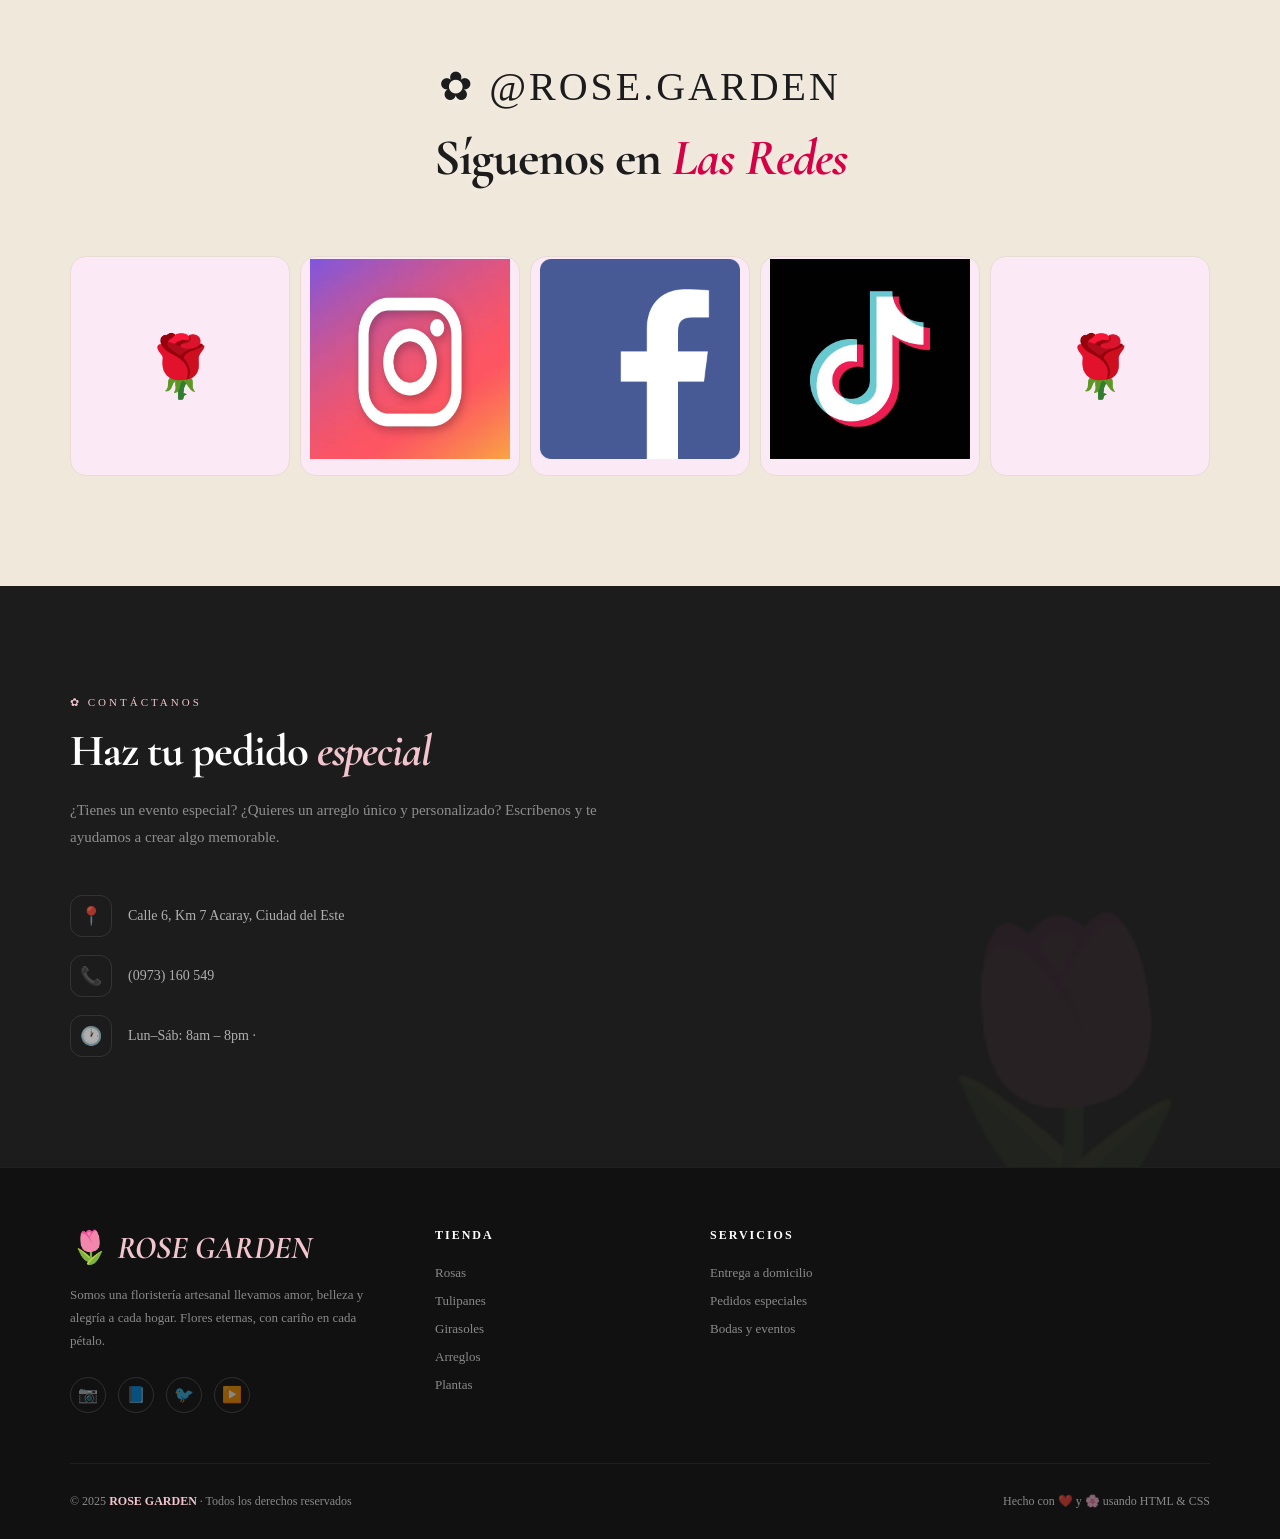
==== commit f3df83a2: "cambio" ====
--- a/pagweb.html
+++ b/pagweb.html
@@ -46,7 +46,7 @@
 
     body {
       background-image: linear-gradient(rgba(0, 0, 0, 0.55), rgba(0, 0, 0, 0.55)), url(IMG/28d7d23e74d8113bc0f9632241e94e80.png);
-      background-size: 100% 100%;
+      background-size: cover;
       background-position: center;
       background-repeat: no-repeat;
       background-attachment: fixed;
@@ -54,6 +54,28 @@
       font-family: var(--cuerpo);
       font-weight: 500;
       overflow-x: hidden;
+    }
+
+    /* Adaptación para dispositivos móviles */
+    @media (max-width: 1024px) {
+      body {
+        background-attachment: scroll;
+      }
+    }
+
+    @media (max-width: 768px) {
+      body {
+        background-size: cover;
+        background-attachment: scroll;
+      }
+    }
+
+    @media (max-width: 480px) {
+      body {
+        background-size: auto;
+        background-position: center top;
+        background-attachment: scroll;
+      }
     }
 
     a {
--- a/styles.css
+++ b/styles.css
@@ -23,6 +23,25 @@
   .hero {
     grid-template-columns: 1fr;
   }
+  /* Optimización de fondo para tablets */
+  body {
+    background-attachment: scroll;
+    background-size: cover;
+  }
+}
+
+@media (max-width: 480px) {
+  .productos-grid {
+    grid-template-columns: 1fr;
+  }
+  .cats-grid {
+    grid-template-columns: 1fr;
+  }
+  /* Optimización de fondo para móviles pequeños */
+  body {
+    background-attachment: scroll;
+    background-size: auto;
+  }
 }
 /* Enfoque mejorado para navegación */
 :focus-visible {
